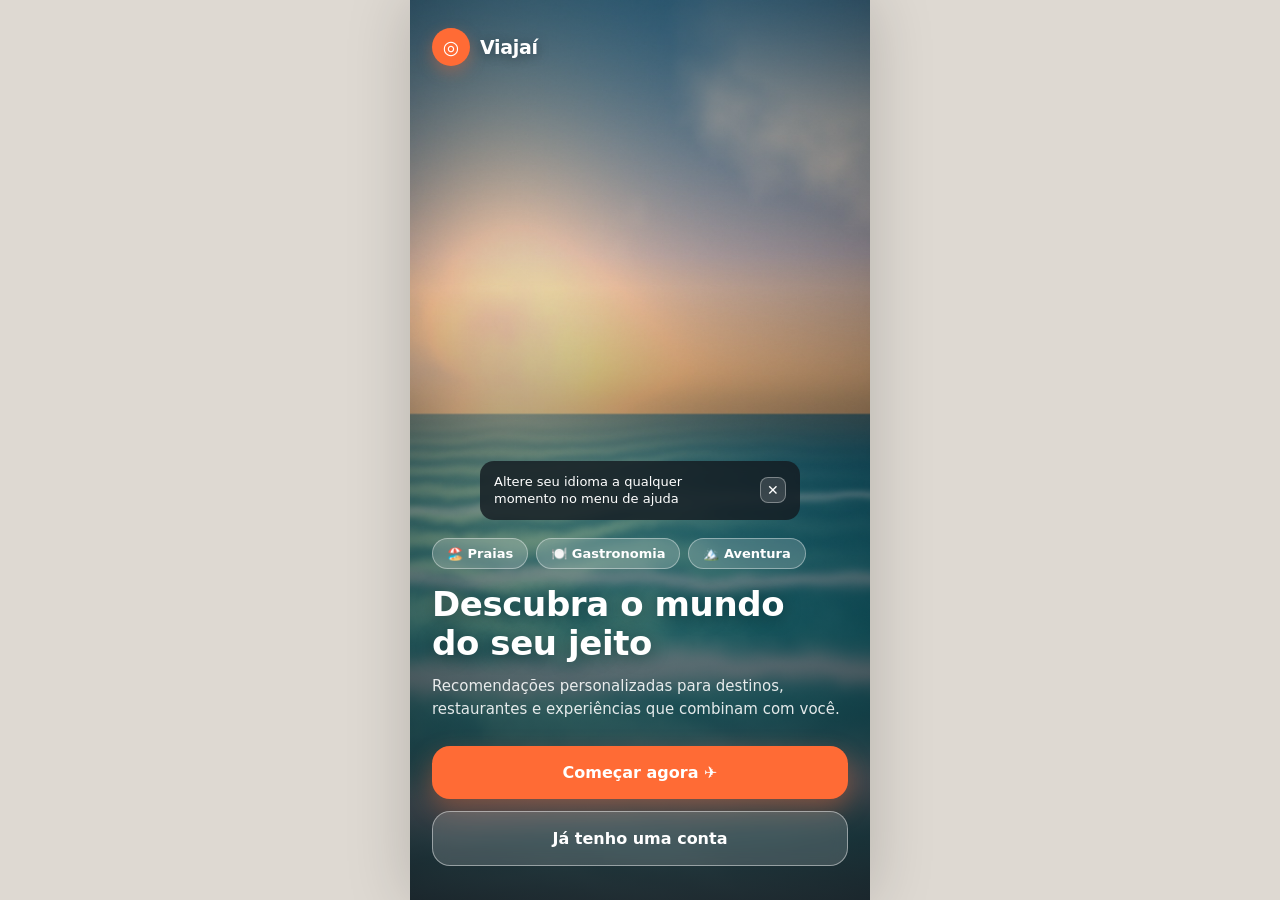
==== frontend/index.html @ 2ebcd35a "Importa o projeto Viajaí original (base para a expansão) Co-Authored-By: Claude Opus 5.5 <noreply@an" ====
<!DOCTYPE html>
<html lang="pt-BR">
<head>
  <meta charset="UTF-8" />
  <meta name="viewport" content="width=device-width, initial-scale=1, viewport-fit=cover" />
  <meta name="theme-color" content="#0d1f2a" />
  <title>Viajaí · Descubra o mundo do seu jeito</title>
  <link rel="stylesheet" href="css/estilos.css" />
</head>
<body>
  <main class="app">
    <section class="boas-vindas">
      <header class="marca">
        <div class="marca__icone">◎</div>
        <span class="marca__nome">Viajaí</span>
      </header>

      <div>
        <div class="aviso" id="aviso">
          <span>Altere seu idioma a qualquer momento no menu de ajuda</span>
          <button type="button" aria-label="Fechar aviso" onclick="document.getElementById('aviso').remove()">✕</button>
        </div>

        <div class="chips-flutuantes">
          <span class="chip-vidro">🏖️ Praias</span>
          <span class="chip-vidro">🍽️ Gastronomia</span>
          <span class="chip-vidro">🏔️ Aventura</span>
        </div>

        <h1>Descubra o mundo<br />do seu jeito</h1>
        <p class="texto-apoio">
          Recomendações personalizadas para destinos, restaurantes e experiências que combinam com você.
        </p>

        <a class="botao botao--primario" href="cadastro.html">Começar agora ✈️</a>
        <a class="botao botao--vidro" href="login.html">Já tenho uma conta</a>
      </div>
    </section>
  </main>

  <script src="js/api.js"></script>
  <script>
    // Quem já entrou vai direto para a home.
    if (Sessao.token()) window.location.replace("app.html");
  </script>
</body>
</html>
---- frontend/css/estilos.css ----
/* ============================================================
   Viajaí — folha de estilos única do frontend
   ============================================================ */

:root {
  --laranja: #ff6b35;
  --laranja-escuro: #e85a25;
  --laranja-claro: #fff1ea;
  --tinta: #16232f;
  --tinta-media: #5b6b7a;
  --tinta-fraca: #93a1ad;
  --fundo: #f7f5f2;
  --branco: #ffffff;
  --borda: #e8e4de;
  --verde: #16a34a;
  --azul: #2f80ed;
  --vermelho: #d92d20;
  --raio: 18px;
  --raio-g: 26px;
  --sombra: 0 8px 28px rgba(22, 35, 47, .08);
  --sombra-forte: 0 14px 40px rgba(22, 35, 47, .16);
  --fonte: "Segoe UI", system-ui, -apple-system, "Helvetica Neue", Arial, sans-serif;
}

* { box-sizing: border-box; }

html, body {
  margin: 0;
  padding: 0;
  font-family: var(--fonte);
  color: var(--tinta);
  background: #ded9d2;
  -webkit-font-smoothing: antialiased;
}

body { display: flex; justify-content: center; min-height: 100vh; }

/* Container que simula a tela do celular ------------------------------- */
.app {
  width: 100%;
  max-width: 460px;
  min-height: 100vh;
  background: var(--fundo);
  position: relative;
  overflow-x: hidden;
  box-shadow: 0 0 60px rgba(0, 0, 0, .18);
  display: flex;
  flex-direction: column;
}

.conteudo { flex: 1; padding: 0 20px 120px; }
.conteudo--sem-nav { padding-bottom: 32px; }

/* Tipografia ----------------------------------------------------------- */
h1, h2, h3 { margin: 0; line-height: 1.15; letter-spacing: -.4px; }
h1 { font-size: 30px; font-weight: 800; }
h2 { font-size: 22px; font-weight: 800; }
h3 { font-size: 16px; font-weight: 700; }
p { margin: 0; line-height: 1.5; }
.texto-apoio { color: var(--tinta-media); font-size: 14px; }
.texto-mini { color: var(--tinta-fraca); font-size: 12px; }
a { color: var(--laranja); text-decoration: none; font-weight: 600; }

/* Marca ---------------------------------------------------------------- */
.marca { display: flex; align-items: center; gap: 10px; }
.marca__icone {
  width: 38px; height: 38px; border-radius: 50%;
  background: var(--laranja); color: #fff;
  display: grid; place-items: center; font-size: 19px; font-weight: 700;
  box-shadow: 0 6px 16px rgba(255, 107, 53, .35);
}
.marca__nome { font-size: 19px; font-weight: 800; letter-spacing: -.3px; }

/* ======================= TELA DE BOAS-VINDAS ========================= */
.boas-vindas {
  position: relative;
  min-height: 100vh;
  display: flex;
  flex-direction: column;
  justify-content: space-between;
  padding: 28px 22px 34px;
  color: #fff;
  background-image: url("../assets/praia.jpg");
  background-size: cover;
  background-position: center;
  isolation: isolate;
}
.boas-vindas::after {
  content: "";
  position: absolute; inset: 0; z-index: -1;
  background: linear-gradient(180deg,
      rgba(10, 25, 35, .38) 0%,
      rgba(10, 25, 35, .10) 32%,
      rgba(10, 25, 35, .55) 68%,
      rgba(8, 20, 28, .86) 100%);
}
.boas-vindas .marca__nome { color: #fff; text-shadow: 0 2px 12px rgba(0, 0, 0, .35); }

.aviso {
  display: flex; align-items: center; gap: 12px;
  background: rgba(20, 28, 34, .82);
  backdrop-filter: blur(6px);
  color: #fff; font-size: 13px; line-height: 1.35;
  padding: 12px 14px; border-radius: 14px;
  margin: 0 auto 18px; max-width: 320px;
}
.aviso button {
  margin-left: auto; background: rgba(255, 255, 255, .14); border: 1px solid rgba(255, 255, 255, .35);
  color: #fff; width: 26px; height: 26px; border-radius: 8px; cursor: pointer; font-size: 14px;
}

.chips-flutuantes { display: flex; gap: 8px; flex-wrap: wrap; margin-bottom: 16px; }
.chip-vidro {
  background: rgba(255, 255, 255, .18);
  border: 1px solid rgba(255, 255, 255, .38);
  backdrop-filter: blur(8px);
  color: #fff; font-size: 13px; font-weight: 600;
  padding: 7px 14px; border-radius: 999px;
}

.boas-vindas h1 { font-size: 34px; text-shadow: 0 2px 18px rgba(0, 0, 0, .35); }
.boas-vindas .texto-apoio { color: rgba(255, 255, 255, .88); margin: 12px 0 26px; font-size: 15px; }

/* Botões --------------------------------------------------------------- */
.botao {
  display: flex; align-items: center; justify-content: center; gap: 8px;
  width: 100%; padding: 17px 20px; border-radius: var(--raio);
  font-family: var(--fonte); font-size: 16px; font-weight: 700;
  border: none; cursor: pointer; transition: transform .12s ease, filter .18s ease;
}
.botao:active { transform: scale(.985); }
.botao[disabled] { opacity: .6; cursor: not-allowed; }
.botao--primario { background: var(--laranja); color: #fff; box-shadow: 0 10px 24px rgba(255, 107, 53, .35); }
.botao--primario:hover:not([disabled]) { filter: brightness(1.05); }
.botao--vidro {
  background: rgba(255, 255, 255, .16); color: #fff;
  border: 1px solid rgba(255, 255, 255, .45); backdrop-filter: blur(8px);
  margin-top: 12px;
}
.botao--claro { background: var(--branco); color: var(--tinta); border: 1px solid var(--borda); }
.botao--texto { background: none; color: var(--laranja); box-shadow: none; padding: 12px; }

/* Cabeçalhos internos --------------------------------------------------- */
.topo { display: flex; align-items: center; gap: 12px; padding: 22px 20px 12px; }
.topo__voltar {
  width: 38px; height: 38px; border-radius: 50%; border: 1px solid var(--borda);
  background: var(--branco); cursor: pointer; font-size: 17px; color: var(--tinta);
}

.passos { display: flex; gap: 6px; margin: 18px 0 6px; }
.passos span { flex: 1; height: 5px; border-radius: 99px; background: #e6e1da; }
.passos span.ativo { background: var(--laranja); }

/* Formulários ----------------------------------------------------------- */
.campo { margin-bottom: 16px; }
.campo label { display: block; font-size: 13px; font-weight: 700; margin-bottom: 7px; color: var(--tinta); }
.campo__caixa { position: relative; display: flex; align-items: center; }
.campo input {
  width: 100%; padding: 15px 44px 15px 15px; font-size: 15px; font-family: var(--fonte);
  border: 1.5px solid var(--borda); border-radius: 14px; background: var(--branco); color: var(--tinta);
  transition: border-color .15s ease, box-shadow .15s ease;
}
.campo input:focus { outline: none; border-color: var(--laranja); box-shadow: 0 0 0 4px rgba(255, 107, 53, .14); }
.campo input::placeholder { color: var(--tinta-fraca); }
.campo__acao {
  position: absolute; right: 8px; background: none; border: none; cursor: pointer;
  font-size: 16px; padding: 8px; color: var(--tinta-media);
}
.campo__estado { position: absolute; right: 14px; font-size: 15px; pointer-events: none; }
.campo.valido input { border-color: #9ad5b0; }
.campo.invalido input { border-color: var(--vermelho); }
.campo__mensagem { display: block; font-size: 12.5px; margin-top: 6px; min-height: 16px; color: var(--tinta-media); }
.campo.invalido .campo__mensagem { color: var(--vermelho); }
.campo.valido .campo__mensagem { color: var(--verde); }

.forca { display: flex; gap: 5px; margin-top: 8px; }
.forca span { flex: 1; height: 4px; border-radius: 99px; background: #e6e1da; transition: background .2s ease; }
.forca span.fraca { background: #e5484d; }
.forca span.media { background: #f5a524; }
.forca span.forte { background: var(--verde); }

.regras { list-style: none; margin: 10px 0 0; padding: 0; display: grid; gap: 5px; }
.regras li { font-size: 12.5px; color: var(--tinta-fraca); display: flex; align-items: center; gap: 7px; }
.regras li.ok { color: var(--verde); }
.regras li::before { content: "○"; font-size: 12px; }
.regras li.ok::before { content: "●"; }

.alerta {
  padding: 13px 15px; border-radius: 14px; font-size: 13.5px; margin-bottom: 16px; display: none;
}
.alerta.visivel { display: block; }
.alerta--erro { background: #fdecea; color: #a4262c; border: 1px solid #f7cfcb; }
.alerta--ok { background: #e9f7ef; color: #14683a; border: 1px solid #c6ebd5; }

/* Código de verificação -------------------------------------------------- */
.codigo { display: flex; gap: 9px; justify-content: space-between; margin: 6px 0 4px; }
.codigo input {
  width: 100%; aspect-ratio: 1 / 1.15; text-align: center; font-size: 22px; font-weight: 800;
  border: 1.5px solid var(--borda); border-radius: 14px; background: var(--branco);
  font-family: var(--fonte); color: var(--tinta);
}
.codigo input:focus { outline: none; border-color: var(--laranja); box-shadow: 0 0 0 4px rgba(255, 107, 53, .14); }

/* Interesses ------------------------------------------------------------- */
.grade-interesses { display: grid; grid-template-columns: 1fr 1fr; gap: 12px; margin: 6px 0 22px; }
.interesse {
  position: relative; display: flex; align-items: center; gap: 11px;
  padding: 16px 14px; border-radius: var(--raio); border: 2px solid var(--borda);
  background: var(--branco); cursor: pointer; font-weight: 700; font-size: 15px;
  transition: border-color .15s ease, box-shadow .15s ease, transform .12s ease;
}
.interesse:active { transform: scale(.98); }
.interesse__icone { width: 34px; height: 34px; border-radius: 11px; display: grid; place-items: center; font-size: 17px; }
.interesse.selecionado { border-color: var(--laranja); background: var(--laranja-claro); }
.interesse.selecionado::after {
  content: "✓"; position: absolute; top: -9px; right: -7px;
  width: 24px; height: 24px; border-radius: 50%; background: var(--laranja); color: #fff;
  display: grid; place-items: center; font-size: 13px; font-weight: 700;
  box-shadow: 0 4px 10px rgba(255, 107, 53, .4);
}

.bloco { background: var(--branco); border: 1px solid var(--borda); border-radius: var(--raio-g); padding: 18px; margin-bottom: 16px; }
.bloco h3 { margin-bottom: 4px; }

.orcamento { display: flex; gap: 9px; margin: 14px 0 8px; }
.orcamento button {
  flex: 1; padding: 13px 0; border-radius: 14px; border: none; cursor: pointer;
  background: var(--laranja-claro); color: var(--laranja); font-weight: 800; font-size: 15px;
  font-family: var(--fonte); transition: all .15s ease;
}
.orcamento button.ativo { background: var(--laranja); color: #fff; box-shadow: 0 8px 18px rgba(255, 107, 53, .32); }

.selecao {
  width: 100%; padding: 14px 15px; border-radius: 14px; border: 1.5px solid var(--borda);
  background: var(--branco); font-family: var(--fonte); font-size: 15px; color: var(--tinta);
}
.selecao:focus { outline: none; border-color: var(--laranja); }

.rodape-fixo {
  position: sticky; bottom: 0; padding: 14px 20px calc(16px + env(safe-area-inset-bottom));
  background: linear-gradient(180deg, rgba(247, 245, 242, 0) 0%, var(--fundo) 32%);
}

/* ============================ HOME ==================================== */
.cabecalho-home {
  display: flex; align-items: flex-start; justify-content: space-between;
  padding: 26px 20px 14px;
}
.avatar {
  width: 44px; height: 44px; border-radius: 50%; background: linear-gradient(135deg, #ffb088, var(--laranja));
  color: #fff; display: grid; place-items: center; font-weight: 800; font-size: 15px;
  border: 2px solid #fff; box-shadow: var(--sombra);
}
.icone-redondo {
  width: 40px; height: 40px; border-radius: 50%; border: none; cursor: pointer;
  background: var(--laranja-claro); color: var(--laranja); font-size: 17px;
}

.busca { display: flex; align-items: center; gap: 10px; padding: 0 20px 14px; }
.busca__caixa {
  flex: 1; display: flex; align-items: center; gap: 10px; background: var(--branco);
  border: 1px solid var(--borda); border-radius: 999px; padding: 13px 16px;
}
.busca__caixa input { border: none; outline: none; flex: 1; font-size: 14.5px; font-family: var(--fonte); background: none; color: var(--tinta); }
.busca__botao {
  width: 44px; height: 44px; border-radius: 50%; border: none; background: var(--laranja);
  color: #fff; font-size: 16px; cursor: pointer; box-shadow: 0 8px 18px rgba(255, 107, 53, .32);
}

.filtros { display: flex; gap: 9px; overflow-x: auto; padding: 2px 20px 16px; scrollbar-width: none; }
.filtros::-webkit-scrollbar { display: none; }
.filtro {
  white-space: nowrap; padding: 10px 18px; border-radius: 999px; cursor: pointer;
  border: 1px solid var(--borda); background: var(--branco); color: var(--tinta);
  font-size: 14px; font-weight: 600; font-family: var(--fonte);
}
.filtro.ativo { background: var(--laranja); border-color: var(--laranja); color: #fff; }

.secao { display: flex; align-items: baseline; justify-content: space-between; padding: 6px 0 12px; }
.secao h2 { font-size: 19px; }
.secao a, .secao button {
  background: none; border: none; color: var(--laranja); font-weight: 700; font-size: 13.5px;
  cursor: pointer; font-family: var(--fonte);
}

/* Carrossel de destaques */
.carrossel {
  display: flex; gap: 14px; overflow-x: auto; padding-bottom: 8px; scroll-snap-type: x mandatory;
  scrollbar-width: none; margin: 0 -20px; padding-left: 20px; padding-right: 20px;
}
.carrossel::-webkit-scrollbar { display: none; }
.destaque {
  position: relative; min-width: 224px; height: 246px; border-radius: 22px; overflow: hidden;
  scroll-snap-align: start; cursor: pointer; background: #ddd; box-shadow: var(--sombra);
}
.destaque__foto { position: absolute; inset: 0; background-size: cover; background-position: center; }
.destaque__foto::after {
  content: ""; position: absolute; inset: 0;
  background: linear-gradient(180deg, rgba(0, 0, 0, .18) 0%, rgba(0, 0, 0, 0) 40%, rgba(0, 0, 0, .75) 100%);
}
.destaque__etiqueta {
  position: absolute; top: 12px; left: 12px; background: rgba(255, 255, 255, .92);
  color: var(--tinta); font-size: 11.5px; font-weight: 800; padding: 5px 11px; border-radius: 999px;
  text-transform: capitalize;
}
.destaque__etiqueta--laranja { background: var(--laranja); color: #fff; }
.destaque__coracao {
  position: absolute; top: 10px; right: 10px; width: 32px; height: 32px; border-radius: 50%;
  border: none; background: rgba(255, 255, 255, .92); cursor: pointer; font-size: 14px; color: var(--laranja);
}
.destaque__info { position: absolute; left: 0; right: 0; bottom: 0; padding: 14px; color: #fff; }
.destaque__info h3 { font-size: 15.5px; }
.destaque__meta { display: flex; align-items: center; gap: 8px; font-size: 12.5px; margin-top: 5px; color: rgba(255, 255, 255, .9); }

/* Lista */
.cartao {
  display: flex; gap: 13px; align-items: center; background: var(--branco);
  border: 1px solid var(--borda); border-radius: 20px; padding: 11px; margin-bottom: 12px;
  cursor: pointer; transition: box-shadow .16s ease, transform .12s ease;
}
.cartao:hover { box-shadow: var(--sombra); }
.cartao:active { transform: scale(.995); }
.cartao__foto { width: 92px; height: 82px; border-radius: 15px; background-size: cover; background-position: center; flex-shrink: 0; }
.cartao__corpo { flex: 1; min-width: 0; }
.cartao__corpo h3 { font-size: 15px; margin-bottom: 5px; }
.cartao__linha { display: flex; align-items: center; gap: 7px; font-size: 12.5px; color: var(--tinta-media); flex-wrap: wrap; }
.categoria { color: var(--laranja); font-weight: 700; text-transform: capitalize; }
.nota { font-weight: 700; color: var(--tinta); }

/* Anel de match */
.match {
  --p: 0;
  width: 46px; height: 46px; border-radius: 50%; flex-shrink: 0;
  background: conic-gradient(var(--verde) calc(var(--p) * 1%), #e9ece9 0);
  display: grid; place-items: center; position: relative;
}
.match::before { content: ""; position: absolute; inset: 3.5px; background: var(--branco); border-radius: 50%; }
.match span { position: relative; font-size: 11.5px; font-weight: 800; color: var(--verde); }
.match--sobre { position: absolute; right: 12px; bottom: 74px; box-shadow: 0 4px 14px rgba(0, 0, 0, .2); }

.vazio { text-align: center; padding: 44px 20px; color: var(--tinta-media); }
.vazio__icone { font-size: 38px; margin-bottom: 10px; }

.carregando { display: grid; gap: 12px; }
.esqueleto { height: 104px; border-radius: 20px; background: linear-gradient(90deg, #ececec 25%, #f6f6f6 50%, #ececec 75%); background-size: 200% 100%; animation: brilho 1.2s infinite; }
@keyframes brilho { from { background-position: 200% 0; } to { background-position: -200% 0; } }

/* Navegação inferior ---------------------------------------------------- */
.nav {
  position: fixed; bottom: 0; left: 50%; transform: translateX(-50%);
  width: 100%; max-width: 460px; background: rgba(255, 255, 255, .97);
  backdrop-filter: blur(10px); border-top: 1px solid var(--borda);
  display: flex; justify-content: space-around; align-items: center;
  padding: 9px 8px calc(9px + env(safe-area-inset-bottom)); z-index: 20;
}
.nav button {
  background: none; border: none; cursor: pointer; font-family: var(--fonte);
  display: flex; flex-direction: column; align-items: center; gap: 3px;
  font-size: 11px; font-weight: 700; color: var(--tinta-fraca); padding: 5px 12px; border-radius: 12px;
}
.nav button .icone { font-size: 18px; }
.nav button.ativo { color: var(--laranja); }

.fab {
  position: fixed; right: max(16px, calc(50% - 214px)); bottom: 78px; z-index: 25;
  width: 58px; height: 58px; border-radius: 50%; border: 3px solid #fff;
  background: linear-gradient(135deg, #6b4b3a, #3d2a20); color: #fff; font-size: 22px;
  cursor: pointer; box-shadow: var(--sombra-forte);
  display: grid; place-items: center;
}
.fab__legenda {
  position: fixed; right: max(16px, calc(50% - 214px)); bottom: 60px; z-index: 25;
  width: 58px; text-align: center; font-size: 10.5px; font-weight: 800; color: var(--laranja);
}

/* ============================ CHAT ==================================== */
.chat { display: flex; flex-direction: column; height: 100vh; }
.chat__topo {
  display: flex; align-items: center; gap: 12px; padding: 18px 18px 14px;
  border-bottom: 1px solid var(--borda); background: var(--branco);
}
.chat__avatar {
  width: 42px; height: 42px; border-radius: 50%; background: linear-gradient(135deg, #7a5540, #3d2a20);
  color: #fff; display: grid; place-items: center; font-size: 19px;
}
.chat__status { font-size: 12px; color: var(--verde); display: flex; align-items: center; gap: 5px; }
.chat__status::before { content: ""; width: 7px; height: 7px; border-radius: 50%; background: var(--verde); }
.selo-ia { margin-left: auto; background: var(--laranja-claro); color: var(--laranja); font-size: 11px; font-weight: 800; padding: 5px 10px; border-radius: 999px; }

.chat__corpo { flex: 1; overflow-y: auto; padding: 18px; display: flex; flex-direction: column; gap: 12px; }
.chat__dia { text-align: center; font-size: 11.5px; color: var(--tinta-fraca); margin: 4px 0; }
.mensagem { display: flex; gap: 9px; align-items: flex-end; max-width: 86%; }
.mensagem--ia { align-self: flex-start; }
.mensagem--usuario { align-self: flex-end; flex-direction: row-reverse; }
.mensagem__bolha {
  background: var(--branco); border: 1px solid var(--borda); padding: 13px 15px;
  border-radius: 18px 18px 18px 5px; font-size: 14.5px; line-height: 1.5; white-space: pre-wrap;
  box-shadow: 0 2px 8px rgba(22, 35, 47, .05);
}
.mensagem--usuario .mensagem__bolha {
  background: var(--laranja); color: #fff; border-color: var(--laranja);
  border-radius: 18px 18px 5px 18px;
}
.mensagem__mini {
  width: 30px; height: 30px; border-radius: 50%; flex-shrink: 0; display: grid; place-items: center;
  font-size: 14px; background: linear-gradient(135deg, #7a5540, #3d2a20); color: #fff;
}
.mensagem--usuario .mensagem__mini { background: var(--laranja); }
.digitando span {
  display: inline-block; width: 7px; height: 7px; border-radius: 50%; background: var(--tinta-fraca);
  margin-right: 3px; animation: pular 1s infinite;
}
.digitando span:nth-child(2) { animation-delay: .15s; }
.digitando span:nth-child(3) { animation-delay: .3s; }
@keyframes pular { 0%, 60%, 100% { transform: translateY(0); opacity: .5; } 30% { transform: translateY(-5px); opacity: 1; } }

.sugestoes { display: flex; gap: 8px; flex-wrap: wrap; padding: 0 18px 10px; }
.sugestao {
  background: var(--branco); border: 1px solid var(--laranja); color: var(--laranja);
  border-radius: 999px; padding: 9px 15px; font-size: 13px; font-weight: 700;
  cursor: pointer; font-family: var(--fonte);
}

.chat__envio {
  display: flex; align-items: center; gap: 10px; padding: 12px 16px calc(14px + env(safe-area-inset-bottom));
  border-top: 1px solid var(--borda); background: var(--branco);
}
.chat__envio input {
  flex: 1; border: 1px solid var(--borda); background: var(--fundo); border-radius: 999px;
  padding: 14px 18px; font-size: 14.5px; font-family: var(--fonte); color: var(--tinta);
}
.chat__envio input:focus { outline: none; border-color: var(--laranja); }
.chat__envio button {
  width: 46px; height: 46px; border-radius: 50%; border: none; background: var(--laranja); color: #fff;
  font-size: 17px; cursor: pointer; box-shadow: 0 8px 18px rgba(255, 107, 53, .32);
}

/* Perfil ---------------------------------------------------------------- */
.perfil-topo { display: flex; align-items: center; gap: 14px; margin: 8px 0 20px; }
.perfil-topo .avatar { width: 62px; height: 62px; font-size: 20px; }
.linha-info { display: flex; justify-content: space-between; padding: 13px 0; border-bottom: 1px solid var(--borda); font-size: 14.5px; }
.linha-info:last-child { border-bottom: none; }
.linha-info strong { font-weight: 700; }
.etiquetas { display: flex; flex-wrap: wrap; gap: 8px; margin-top: 10px; }
.etiqueta { background: var(--laranja-claro); color: var(--laranja); font-size: 12.5px; font-weight: 700; padding: 7px 13px; border-radius: 999px; }

/* Modal de detalhes ------------------------------------------------------ */
.modal { position: fixed; inset: 0; z-index: 40; display: none; }
.modal.aberto { display: block; }
.modal__fundo { position: absolute; inset: 0; background: rgba(10, 20, 28, .5); }
.modal__caixa {
  position: absolute; left: 50%; bottom: 0; transform: translateX(-50%);
  width: 100%; max-width: 460px; background: var(--branco);
  border-radius: 26px 26px 0 0; padding: 0 20px 26px; max-height: 88vh; overflow-y: auto;
  animation: subir .22s ease;
}
@keyframes subir { from { transform: translate(-50%, 40px); opacity: .4; } to { transform: translate(-50%, 0); opacity: 1; } }
.modal__foto { height: 180px; margin: 0 -20px 16px; background-size: cover; background-position: center; border-radius: 26px 26px 0 0; }
.modal__puxador { width: 42px; height: 4px; border-radius: 99px; background: rgba(255, 255, 255, .8); margin: 10px auto 0; }

@media (max-width: 480px) {
  .app { box-shadow: none; }
  .fab, .fab__legenda { right: 16px; }
}
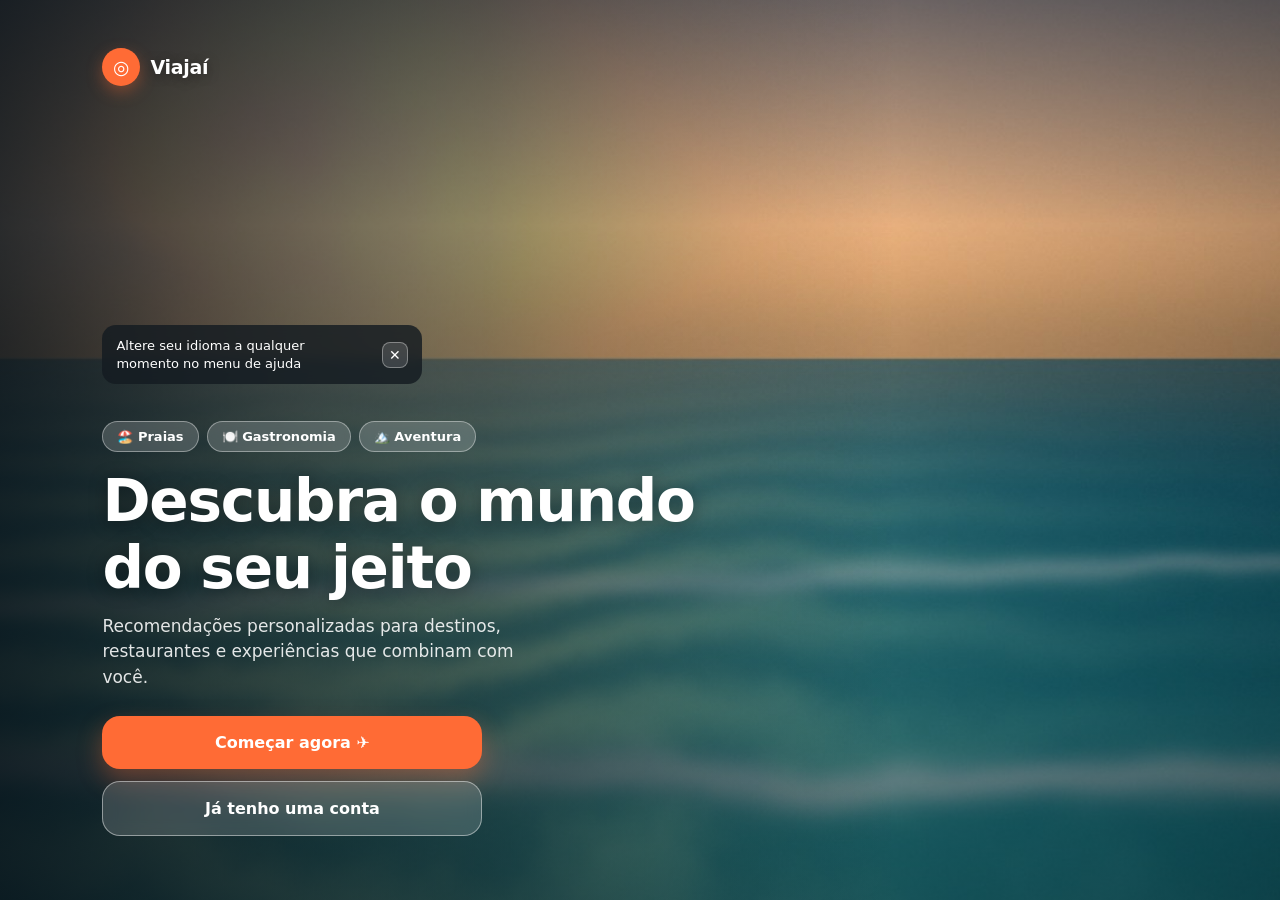
==== commit 364cb83f: "Frontend da expansão, testes ponta a ponta e documentação - Novas telas: viagens, viagem (resumo, ro" ====
--- a/frontend/index.html
+++ b/frontend/index.html
@@ -4,22 +4,29 @@
   <meta charset="UTF-8" />
   <meta name="viewport" content="width=device-width, initial-scale=1, viewport-fit=cover" />
   <meta name="theme-color" content="#0d1f2a" />
+  <meta name="description" content="Viajaí: descubra destinos, planeje roteiros com IA, organize gastos e registre suas viagens." />
   <title>Viajaí · Descubra o mundo do seu jeito</title>
   <link rel="stylesheet" href="css/estilos.css" />
 </head>
 <body>
-  <main class="app">
+  <main class="app app--inicial">
     <section class="boas-vindas">
+      <!-- Fotografia real de viagem (carregada do acervo verificado). Enquanto carrega
+           — ou se não houver foto —, o fundo de reserva (ilustração + gradiente) aparece. -->
+      <div class="boas-vindas__fundo" id="fundo" aria-hidden="true"></div>
+
       <header class="marca">
         <div class="marca__icone">◎</div>
         <span class="marca__nome">Viajaí</span>
       </header>
 
-      <div>
+      <div class="boas-vindas__conteudo">
         <div class="aviso" id="aviso">
           <span>Altere seu idioma a qualquer momento no menu de ajuda</span>
-          <button type="button" aria-label="Fechar aviso" onclick="document.getElementById('aviso').remove()">✕</button>
+          <button type="button" aria-label="Fechar aviso" id="fechar-aviso">✕</button>
         </div>
+
+        <p class="boas-vindas__local" id="local-foto" hidden></p>
 
         <div class="chips-flutuantes">
           <span class="chip-vidro">🏖️ Praias</span>
@@ -35,13 +42,13 @@
         <a class="botao botao--primario" href="cadastro.html">Começar agora ✈️</a>
         <a class="botao botao--vidro" href="login.html">Já tenho uma conta</a>
       </div>
+
+      <p class="credito-fundo" id="credito-fundo" hidden></p>
     </section>
   </main>
 
   <script src="js/api.js"></script>
-  <script>
-    // Quem já entrou vai direto para a home.
-    if (Sessao.token()) window.location.replace("app.html");
-  </script>
+  <script src="js/ui.js"></script>
+  <script src="js/inicio.js"></script>
 </body>
 </html>
--- a/frontend/css/estilos.css
+++ b/frontend/css/estilos.css
@@ -358,8 +358,15 @@
   display: flex; flex-direction: column; align-items: center; gap: 3px;
   font-size: 11px; font-weight: 700; color: var(--tinta-fraca); padding: 5px 12px; border-radius: 12px;
 }
-.nav button .icone { font-size: 18px; }
-.nav button.ativo { color: var(--laranja); }
+.nav button .icone, .nav a .icone { font-size: 18px; }
+.nav button.ativo, .nav a.ativo { color: var(--laranja); }
+.nav a {
+  display: flex; flex-direction: column; align-items: center; gap: 3px; font-family: var(--fonte);
+  font-size: 11px; font-weight: 700; color: var(--tinta-fraca); padding: 5px 10px; border-radius: 12px;
+}
+.destaque__foto img { width: 100%; height: 100%; object-fit: cover; display: block; }
+img.cartao__foto { object-fit: cover; background: #ddd; }
+a.linha-info { color: var(--tinta); font-weight: 400; }
 
 .fab {
   position: fixed; right: max(16px, calc(50% - 214px)); bottom: 78px; z-index: 25;
@@ -462,3 +469,401 @@
   .app { box-shadow: none; }
   .fab, .fab__legenda { right: 16px; }
 }
+
+/* ======================================================================
+   EXPANSÃO — componentes compartilhados (mesma identidade visual)
+   ====================================================================== */
+:root {
+  --trilho: #eeeae4;
+  --sucesso-claro: #e9f7ef;
+  --aviso: #b45309;
+  --aviso-claro: #fff6e5;
+  --erro-claro: #fdecea;
+  --azul-claro: #eaf2fe;
+  --foco: 0 0 0 3px rgba(255, 107, 53, .45);
+  --transicao: .18s ease;
+}
+
+:focus-visible { outline: none; box-shadow: var(--foco); border-radius: 10px; }
+.sem-rolagem { overflow: hidden; }
+.visualmente-oculto { position: absolute !important; width: 1px; height: 1px; overflow: hidden; clip: rect(0 0 0 0); white-space: nowrap; }
+img { max-width: 100%; }
+.img--falhou { visibility: hidden; }
+
+@media (prefers-reduced-motion: reduce) {
+  *, *::before, *::after { animation-duration: .01ms !important; transition-duration: .01ms !important; }
+}
+
+/* Telas mais ricas (viagem, comparador, diário) ganham largura em telas grandes */
+@media (min-width: 1024px) {
+  .app--amplo { max-width: 980px; }
+  .app--amplo ~ .nav, .app--amplo .nav { max-width: 980px; }
+}
+
+/* Botões extras */
+.botao--pequeno { width: auto; padding: 10px 16px; font-size: 14px; border-radius: 12px; }
+.botao--perigo { background: var(--vermelho); color: #fff; }
+.botao--contorno { background: transparent; color: var(--laranja); border: 1.5px solid var(--laranja); }
+.botao--suave { background: var(--laranja-claro); color: var(--laranja); }
+.botao--linha { width: auto; display: inline-flex; }
+.icone-botao {
+  width: 36px; height: 36px; border-radius: 50%; border: 1px solid var(--borda); background: var(--branco);
+  cursor: pointer; font-size: 15px; color: var(--tinta); display: inline-grid; place-items: center; flex-shrink: 0;
+  transition: background var(--transicao);
+}
+.icone-botao:hover { background: var(--fundo); }
+.icone-botao[disabled] { opacity: .4; cursor: not-allowed; }
+.acoes-linha { display: flex; gap: 10px; margin-top: 18px; }
+.acoes-linha .botao { flex: 1; }
+.girando {
+  width: 15px; height: 15px; border-radius: 50%; border: 2px solid currentColor; border-right-color: transparent;
+  display: inline-block; animation: girar .7s linear infinite;
+}
+@keyframes girar { to { transform: rotate(360deg); } }
+
+/* Cabeçalho das páginas internas */
+.pagina-topo {
+  display: flex; align-items: center; gap: 12px; padding: 20px 20px 10px;
+  position: sticky; top: 0; z-index: 15; background: linear-gradient(180deg, var(--fundo) 80%, rgba(247,245,242,0));
+}
+.pagina-topo h1 { font-size: 22px; flex: 1; }
+.pagina-topo__acoes { display: flex; gap: 8px; }
+
+/* Formulários (selects, textareas e grade) */
+.form { display: grid; gap: 4px; }
+.form-grade { display: grid; grid-template-columns: 1fr 1fr; gap: 0 12px; }
+.campo select, .campo textarea, .campo input[type="date"], .campo input[type="time"], .campo input[type="datetime-local"], .campo input[type="number"] {
+  width: 100%; padding: 13px 14px; font-size: 15px; font-family: var(--fonte); border: 1.5px solid var(--borda);
+  border-radius: 14px; background: var(--branco); color: var(--tinta);
+}
+.campo textarea { min-height: 88px; resize: vertical; line-height: 1.5; }
+.campo input.simples { padding-right: 14px; }
+.campo select:focus, .campo textarea:focus { outline: none; border-color: var(--laranja); box-shadow: 0 0 0 4px rgba(255, 107, 53, .14); }
+.campo .invalido, .campo input.invalido { border-color: var(--vermelho) !important; }
+.campo-erro { color: var(--vermelho); font-size: 12.5px; margin: 6px 0 0; }
+.dica { font-size: 12.5px; color: var(--tinta-fraca); margin-top: 6px; }
+.alternador { display: flex; align-items: center; gap: 10px; font-size: 14.5px; cursor: pointer; padding: 6px 0; }
+.alternador input { width: 20px; height: 20px; accent-color: var(--laranja); }
+
+/* Chips de abas / segmentos */
+.abas { display: flex; gap: 8px; overflow-x: auto; padding: 4px 20px 14px; scrollbar-width: none; }
+.abas::-webkit-scrollbar { display: none; }
+.aba {
+  white-space: nowrap; padding: 9px 15px; border-radius: 999px; cursor: pointer; border: 1px solid var(--borda);
+  background: var(--branco); color: var(--tinta); font: 600 13.5px var(--fonte); transition: all var(--transicao);
+}
+.aba[aria-selected="true"], .aba.ativo { background: var(--tinta); border-color: var(--tinta); color: #fff; }
+.aba .contador { margin-left: 6px; background: var(--laranja); color: #fff; border-radius: 99px; padding: 1px 7px; font-size: 11px; }
+
+/* Etiquetas de status */
+.status { font-size: 11.5px; font-weight: 800; padding: 4px 10px; border-radius: 999px; white-space: nowrap; }
+.status--futura { background: var(--azul-claro); color: var(--azul); }
+.status--andamento { background: var(--sucesso-claro); color: var(--verde); }
+.status--concluida { background: #eef0f2; color: var(--tinta-media); }
+.selo { font-size: 11px; font-weight: 800; padding: 3px 9px; border-radius: 999px; background: var(--laranja-claro); color: var(--laranja); }
+.selo--verde { background: var(--sucesso-claro); color: var(--verde); }
+.selo--cinza { background: #eef0f2; color: var(--tinta-media); }
+.selo--aviso { background: var(--aviso-claro); color: var(--aviso); }
+
+/* Toasts */
+.toasts { position: fixed; left: 50%; bottom: 92px; transform: translateX(-50%); z-index: 90; display: grid; gap: 8px; width: min(420px, calc(100% - 32px)); }
+.toast {
+  background: var(--tinta); color: #fff; padding: 13px 16px; border-radius: 14px; font-size: 14px;
+  box-shadow: var(--sombra-forte); animation: subirToast .2s ease;
+}
+.toast--erro { background: #a4262c; }
+.toast--saindo { opacity: 0; transform: translateY(6px); transition: all .3s ease; }
+@keyframes subirToast { from { opacity: 0; transform: translateY(8px); } to { opacity: 1; transform: none; } }
+
+/* Folhas modais */
+.folha { position: fixed; inset: 0; z-index: 60; }
+.folha__fundo { position: absolute; inset: 0; background: rgba(10, 20, 28, .5); opacity: 0; transition: opacity .2s ease; }
+.folha.aberta .folha__fundo { opacity: 1; }
+.folha__caixa {
+  position: absolute; left: 50%; bottom: 0; transform: translate(-50%, 30px); opacity: 0;
+  width: 100%; max-width: 520px; max-height: 92vh; overflow-y: auto; background: var(--branco);
+  border-radius: 26px 26px 0 0; padding: 0 20px calc(24px + env(safe-area-inset-bottom));
+  transition: transform .22s ease, opacity .22s ease;
+}
+.folha.aberta .folha__caixa { transform: translate(-50%, 0); opacity: 1; }
+.folha__puxador { width: 42px; height: 4px; border-radius: 99px; background: #d9d4cc; margin: 10px auto 4px; }
+.folha__topo { display: flex; align-items: center; justify-content: space-between; gap: 12px; padding: 8px 0 14px; position: sticky; top: 0; background: var(--branco); z-index: 1; }
+.folha__topo h2 { font-size: 19px; }
+@media (min-width: 720px) {
+  .folha__caixa { bottom: auto; top: 50%; border-radius: 24px; transform: translate(-50%, -46%); max-height: 86vh; }
+  .folha.aberta .folha__caixa { transform: translate(-50%, -50%); }
+}
+
+/* Estados vazios */
+.vazio--rico { background: var(--branco); border: 1px dashed var(--borda); border-radius: var(--raio-g); padding: 34px 22px; }
+.vazio--rico h3 { margin-bottom: 6px; }
+.vazio--rico p { font-size: 14px; margin-bottom: 14px; }
+.vazio--rico .botao { margin: 0 auto; }
+
+/* KPIs e progresso */
+.kpis { display: grid; grid-template-columns: 1fr 1fr; gap: 10px; margin-bottom: 14px; }
+.kpi { background: var(--branco); border: 1px solid var(--borda); border-radius: 18px; padding: 14px; }
+.kpi span { display: block; font-size: 12px; color: var(--tinta-media); font-weight: 600; }
+.kpi strong { display: block; font-size: 18px; margin-top: 4px; letter-spacing: -.3px; }
+.kpi--destaque { background: var(--tinta); border-color: var(--tinta); color: #fff; }
+.kpi--destaque span { color: rgba(255, 255, 255, .7); }
+.kpi--negativo strong { color: var(--vermelho); }
+.progresso { height: 10px; border-radius: 99px; background: var(--trilho); overflow: hidden; }
+.progresso > span { display: block; height: 100%; border-radius: 99px; background: var(--verde); transition: width .4s ease; }
+.progresso--aviso > span { background: #f5a524; }
+.progresso--erro > span { background: var(--vermelho); }
+.alerta-linha { display: flex; gap: 10px; align-items: flex-start; padding: 12px 14px; border-radius: 14px; font-size: 13.5px; margin-bottom: 10px; }
+.alerta-linha--aviso { background: var(--aviso-claro); color: var(--aviso); }
+.alerta-linha--erro { background: var(--erro-claro); color: #a4262c; }
+.alerta-linha--info { background: var(--azul-claro); color: #1d4f91; }
+
+/* Cartões de viagem */
+.cartao-viagem {
+  display: grid; grid-template-columns: 96px 1fr; gap: 13px; background: var(--branco); border: 1px solid var(--borda);
+  border-radius: 20px; padding: 11px; margin-bottom: 12px; color: inherit; font-weight: inherit;
+  transition: box-shadow var(--transicao), transform .12s ease;
+}
+.cartao-viagem:hover { box-shadow: var(--sombra); }
+.cartao-viagem__foto { width: 96px; height: 96px; border-radius: 15px; object-fit: cover; background: #ddd; }
+.cartao-viagem h3 { font-size: 15.5px; margin: 4px 0 4px; }
+.cartao-viagem__meta { display: flex; flex-wrap: wrap; gap: 6px 10px; font-size: 12.5px; color: var(--tinta-media); }
+
+/* Atalhos da tela inicial */
+.atalhos { display: grid; grid-template-columns: repeat(4, 1fr); gap: 10px; margin: 2px 0 20px; }
+.atalho {
+  display: flex; flex-direction: column; align-items: center; gap: 6px; padding: 12px 4px; border-radius: 18px;
+  background: var(--branco); border: 1px solid var(--borda); color: var(--tinta); font-size: 12px; font-weight: 700;
+  position: relative; text-align: center;
+}
+.atalho__icone { width: 40px; height: 40px; border-radius: 14px; display: grid; place-items: center; font-size: 19px; background: var(--laranja-claro); }
+.atalho .contador { position: absolute; top: 6px; right: 8px; background: var(--laranja); color: #fff; border-radius: 99px; font-size: 10.5px; padding: 1px 6px; }
+
+/* Cartão de capa da viagem */
+.capa-viagem { position: relative; margin: 0 20px 14px; border-radius: 24px; overflow: hidden; min-height: 168px; background: #c9c3bb; color: #fff; }
+.capa-viagem img { position: absolute; inset: 0; width: 100%; height: 100%; object-fit: cover; }
+.capa-viagem::after { content: ""; position: absolute; inset: 0; background: linear-gradient(180deg, rgba(0,0,0,.05) 20%, rgba(0,0,0,.72)); }
+.capa-viagem__info { position: relative; z-index: 1; padding: 64px 18px 16px; }
+.capa-viagem__info h1 { font-size: 23px; text-shadow: 0 2px 12px rgba(0,0,0,.3); }
+.capa-viagem__meta { display: flex; flex-wrap: wrap; gap: 8px; margin-top: 8px; font-size: 13px; }
+.capa-viagem__meta span { background: rgba(255,255,255,.2); backdrop-filter: blur(6px); padding: 4px 10px; border-radius: 99px; }
+
+/* Roteiro */
+.dia { margin-bottom: 18px; }
+.dia__topo { display: flex; justify-content: space-between; align-items: baseline; margin-bottom: 10px; }
+.dia__topo h3 { font-size: 16px; }
+.atividade {
+  display: grid; grid-template-columns: 54px 1fr auto; gap: 10px; align-items: start; background: var(--branco);
+  border: 1px solid var(--borda); border-radius: 16px; padding: 12px; margin-bottom: 8px; position: relative;
+}
+.atividade__hora { font-weight: 800; font-size: 14px; color: var(--tinta); }
+.atividade__hora small { display: block; font-size: 10.5px; font-weight: 600; color: var(--tinta-fraca); }
+.atividade h4 { margin: 0 0 3px; font-size: 14.5px; }
+.atividade p { font-size: 13px; color: var(--tinta-media); }
+.atividade__acoes { display: flex; flex-direction: column; gap: 4px; }
+.atividade__acoes .icone-botao { width: 30px; height: 30px; font-size: 12px; }
+.atividade__tags { display: flex; flex-wrap: wrap; gap: 6px; margin-top: 6px; }
+.observacao-ia { background: linear-gradient(135deg, #fff7f2, #fff); border: 1px solid #ffd9c7; border-radius: 16px; padding: 12px 14px; font-size: 13.5px; margin-bottom: 14px; display: flex; gap: 10px; }
+
+/* Calendário */
+.semana { display: grid; grid-template-columns: repeat(7, minmax(110px, 1fr)); gap: 8px; overflow-x: auto; padding-bottom: 8px; }
+.semana__dia { background: var(--branco); border: 1px solid var(--borda); border-radius: 14px; padding: 8px; min-height: 140px; }
+.semana__dia h4 { font-size: 12px; margin: 0 0 6px; color: var(--tinta-media); text-transform: capitalize; }
+.semana__dia--fora { opacity: .45; }
+.evento {
+  border-left: 4px solid var(--laranja); background: var(--branco); border-radius: 12px; padding: 10px 12px; margin-bottom: 8px;
+  border-top: 1px solid var(--borda); border-right: 1px solid var(--borda); border-bottom: 1px solid var(--borda); cursor: pointer; text-align: left; width: 100%; font-family: var(--fonte); color: inherit;
+}
+.evento--roteiro { border-left-color: var(--azul); }
+.evento--conflito { border-left-color: var(--vermelho); background: #fff8f7; }
+.evento strong { font-size: 13.5px; display: block; }
+.evento span { font-size: 12px; color: var(--tinta-media); }
+.evento--mini { padding: 6px 8px; font-size: 11.5px; }
+.evento--mini strong { font-size: 12px; }
+.linha-tempo { position: relative; padding-left: 22px; }
+.linha-tempo::before { content: ""; position: absolute; left: 7px; top: 4px; bottom: 4px; width: 2px; background: var(--borda); }
+.linha-tempo__dia { position: relative; margin-bottom: 14px; }
+.linha-tempo__dia::before { content: ""; position: absolute; left: -20px; top: 4px; width: 12px; height: 12px; border-radius: 50%; background: var(--laranja); border: 2px solid var(--branco); box-shadow: 0 0 0 2px var(--laranja); }
+.linha-tempo__dia h4 { margin: 0 0 8px; font-size: 13.5px; text-transform: capitalize; }
+
+/* Finanças */
+.grafico-gastos { display: grid; grid-template-columns: 150px 1fr; gap: 16px; align-items: center; }
+.rosca__centro { font: 800 15px var(--fonte); fill: var(--tinta); }
+.legenda { list-style: none; margin: 0; padding: 0; display: grid; gap: 8px; font-size: 13px; }
+.legenda li { display: flex; align-items: center; gap: 8px; }
+.legenda i { width: 10px; height: 10px; border-radius: 3px; flex-shrink: 0; }
+.legenda b { margin-left: auto; }
+.barras-categoria { display: grid; gap: 10px; }
+.barra-categoria__topo { display: flex; justify-content: space-between; font-size: 13px; margin-bottom: 4px; }
+.despesa { display: flex; align-items: center; gap: 12px; padding: 12px 0; border-bottom: 1px solid var(--borda); }
+.despesa:last-child { border-bottom: none; }
+.despesa__icone { width: 38px; height: 38px; border-radius: 12px; background: var(--fundo); display: grid; place-items: center; font-size: 17px; flex-shrink: 0; }
+.despesa__corpo { flex: 1; min-width: 0; }
+.despesa__corpo strong { font-size: 14px; display: block; overflow: hidden; text-overflow: ellipsis; white-space: nowrap; }
+.despesa__corpo span { font-size: 12px; color: var(--tinta-media); }
+.despesa__valor { font-weight: 800; font-size: 14.5px; }
+
+/* Checklist */
+.item-check { display: flex; align-items: center; gap: 12px; padding: 11px 0; border-bottom: 1px solid var(--borda); }
+.item-check:last-child { border-bottom: none; }
+.item-check input { width: 22px; height: 22px; accent-color: var(--verde); flex-shrink: 0; cursor: pointer; }
+.item-check label { flex: 1; font-size: 14.5px; cursor: pointer; }
+.item-check.feito label { text-decoration: line-through; color: var(--tinta-fraca); }
+.item-check .icone-botao { width: 30px; height: 30px; font-size: 12px; border: none; color: var(--tinta-fraca); }
+
+/* Mapa */
+.mapa { height: 340px; border-radius: 20px; overflow: hidden; border: 1px solid var(--borda); position: relative; z-index: 1; background: #e8eef0; }
+.mapa--alto { height: 420px; }
+.mapa__aviso { padding: 20px; text-align: center; }
+.mapa__sem-tiles { position: absolute; z-index: 500; left: 54px; right: 10px; top: 10px; background: rgba(255,255,255,.95); border-radius: 12px; padding: 10px 12px; font-size: 12.5px; box-shadow: var(--sombra); }
+.marcador span { display: grid; place-items: center; width: 30px; height: 30px; border-radius: 50%; color: #fff; font: 800 13px var(--fonte); border: 3px solid #fff; box-shadow: 0 3px 10px rgba(0,0,0,.3); }
+.leaflet-popup-content { font-family: var(--fonte); font-size: 13px; }
+.leaflet-popup-content h4 { margin: 0 0 4px; font-size: 14px; }
+.trecho { display: flex; justify-content: space-between; gap: 10px; font-size: 13px; padding: 8px 0; border-bottom: 1px dashed var(--borda); }
+.legenda-mapa { display: flex; flex-wrap: wrap; gap: 8px; margin: 10px 0; }
+.legenda-mapa button { border: 1px solid var(--borda); background: var(--branco); border-radius: 99px; padding: 6px 12px; font: 600 12.5px var(--fonte); cursor: pointer; display: flex; align-items: center; gap: 6px; }
+.legenda-mapa button i { width: 10px; height: 10px; border-radius: 50%; }
+.legenda-mapa button[aria-pressed="false"] { opacity: .45; }
+
+/* Grupo */
+.pessoa { display: flex; align-items: center; gap: 12px; padding: 11px 0; border-bottom: 1px solid var(--borda); }
+.pessoa:last-child { border-bottom: none; }
+.pessoa .avatar { width: 40px; height: 40px; font-size: 13px; box-shadow: none; }
+.pessoa__corpo { flex: 1; min-width: 0; }
+.pessoa__corpo strong { display: block; font-size: 14.5px; }
+.pessoa__corpo span { font-size: 12.5px; color: var(--tinta-media); }
+.sugestao-card { background: var(--branco); border: 1px solid var(--borda); border-radius: 16px; padding: 14px; margin-bottom: 10px; }
+.votos { display: flex; align-items: center; gap: 8px; margin-top: 10px; flex-wrap: wrap; }
+.voto { border: 1px solid var(--borda); background: var(--branco); border-radius: 99px; padding: 6px 12px; cursor: pointer; font: 700 13px var(--fonte); }
+.voto[aria-pressed="true"] { background: var(--tinta); color: #fff; border-color: var(--tinta); }
+
+/* Página do lugar e galeria */
+.galeria { position: relative; margin: 0 0 12px; }
+.galeria__principal { display: block; width: 100%; aspect-ratio: 4 / 3; object-fit: cover; border-radius: 0 0 26px 26px; background: #d8d2ca; cursor: zoom-in; border: none; padding: 0; }
+.galeria__principal img { width: 100%; height: 100%; object-fit: cover; border-radius: 0 0 26px 26px; display: block; }
+.galeria__miniaturas { display: flex; gap: 8px; overflow-x: auto; padding: 10px 20px 2px; scrollbar-width: none; }
+.galeria__miniaturas button { border: 2px solid transparent; padding: 0; border-radius: 12px; overflow: hidden; width: 74px; height: 56px; flex-shrink: 0; cursor: pointer; background: #ddd; }
+.galeria__miniaturas button[aria-current="true"] { border-color: var(--laranja); }
+.galeria__miniaturas img { width: 100%; height: 100%; object-fit: cover; display: block; }
+.galeria__topo { position: absolute; top: 16px; left: 16px; right: 16px; display: flex; justify-content: space-between; z-index: 2; }
+.galeria__contador { position: absolute; right: 14px; bottom: 14px; background: rgba(0,0,0,.6); color: #fff; font-size: 12px; font-weight: 700; padding: 4px 10px; border-radius: 99px; }
+.credito-foto { font-size: 11.5px; color: var(--tinta-fraca); padding: 6px 20px 0; line-height: 1.4; }
+.credito-foto a { color: var(--tinta-media); font-weight: 600; text-decoration: underline; }
+.selo-ilustracao { position: absolute; left: 14px; bottom: 14px; background: rgba(255,255,255,.92); color: var(--tinta); font-size: 11.5px; font-weight: 700; padding: 5px 10px; border-radius: 99px; }
+.lugar-acoes { display: grid; grid-template-columns: repeat(4, 1fr); gap: 8px; margin: 14px 0 18px; }
+.lugar-acoes button, .lugar-acoes a { display: flex; flex-direction: column; align-items: center; gap: 5px; padding: 12px 4px; border-radius: 16px; border: 1px solid var(--borda); background: var(--branco); color: var(--tinta); font: 700 12px var(--fonte); cursor: pointer; }
+.lugar-acoes span { font-size: 18px; }
+
+.lightbox { position: fixed; inset: 0; z-index: 100; background: rgba(5, 10, 14, .94); display: flex; align-items: center; justify-content: center; }
+.lightbox__figura { margin: 0; max-width: min(1200px, 94vw); text-align: center; }
+.lightbox__figura img { max-height: 80vh; max-width: 100%; border-radius: 10px; object-fit: contain; }
+.lightbox__figura figcaption { color: rgba(255,255,255,.75); font-size: 12.5px; margin-top: 10px; }
+.lightbox__figura figcaption a { color: #fff; }
+.lightbox__fechar, .lightbox__seta { position: absolute; background: rgba(255,255,255,.12); color: #fff; border: none; border-radius: 50%; width: 46px; height: 46px; font-size: 22px; cursor: pointer; }
+.lightbox__fechar { top: 16px; right: 16px; }
+.lightbox__seta--ant { left: 12px; top: 50%; transform: translateY(-50%); }
+.lightbox__seta--prox { right: 12px; top: 50%; transform: translateY(-50%); }
+.lightbox__contador { position: absolute; top: 26px; left: 20px; color: rgba(255,255,255,.75); font-size: 13px; font-weight: 700; }
+
+/* Avaliações */
+.resumo-notas { display: grid; grid-template-columns: 110px 1fr; gap: 16px; align-items: center; }
+.resumo-notas__media { text-align: center; }
+.resumo-notas__media strong { font-size: 38px; letter-spacing: -1px; display: block; }
+.distribuicao { display: grid; gap: 5px; font-size: 12px; }
+.distribuicao div { display: grid; grid-template-columns: 22px 1fr 26px; gap: 8px; align-items: center; }
+.estrelas { color: #f5a524; letter-spacing: 1px; }
+.estrelas__vazias { color: #e2ddd6; }
+.avaliacao { padding: 14px 0; border-bottom: 1px solid var(--borda); }
+.avaliacao:last-child { border-bottom: none; }
+.avaliacao__topo { display: flex; align-items: center; gap: 10px; margin-bottom: 6px; }
+.avaliacao__topo .avatar { width: 34px; height: 34px; font-size: 12px; box-shadow: none; }
+.avaliacao p { font-size: 14px; }
+.seletor-estrelas { display: inline-flex; flex-direction: row-reverse; gap: 2px; }
+.seletor-estrelas input { position: absolute; opacity: 0; width: 1px; height: 1px; }
+.seletor-estrelas label { font-size: 32px; color: #e2ddd6; cursor: pointer; transition: color .1s ease; padding: 0 2px; }
+.seletor-estrelas input:checked ~ label, .seletor-estrelas label:hover, .seletor-estrelas label:hover ~ label { color: #f5a524; }
+.seletor-estrelas input:focus-visible + label { box-shadow: var(--foco); border-radius: 6px; }
+.miniaturas { display: flex; gap: 8px; flex-wrap: wrap; margin-top: 10px; }
+.miniatura { position: relative; }
+.miniatura__abrir { border: none; padding: 0; width: 78px; height: 78px; border-radius: 12px; overflow: hidden; cursor: zoom-in; background: #ddd; }
+.miniatura__abrir img { width: 100%; height: 100%; object-fit: cover; display: block; }
+.miniatura__remover { position: absolute; top: -6px; right: -6px; width: 24px; height: 24px; border-radius: 50%; border: 2px solid #fff; background: var(--vermelho); color: #fff; font-size: 11px; cursor: pointer; }
+.seletor-fotos { display: inline-flex; align-items: center; gap: 8px; padding: 12px 16px; border-radius: 14px; border: 1.5px dashed var(--borda); cursor: pointer; font-weight: 700; font-size: 14px; color: var(--tinta-media); }
+.seletor-fotos input { position: absolute; opacity: 0; width: 1px; height: 1px; }
+.seletor-fotos:focus-within { box-shadow: var(--foco); }
+.previas { display: flex; gap: 8px; flex-wrap: wrap; margin-top: 10px; }
+.previas img { width: 64px; height: 64px; border-radius: 10px; object-fit: cover; }
+
+/* Comparador */
+.comparador { display: grid; grid-template-columns: repeat(var(--colunas, 3), minmax(220px, 1fr)); gap: 12px; overflow-x: auto; padding: 2px 2px 12px; scroll-snap-type: x mandatory; }
+.comparador__coluna { background: var(--branco); border: 1px solid var(--borda); border-radius: 22px; overflow: hidden; scroll-snap-align: start; }
+.comparador__coluna > img { width: 100%; aspect-ratio: 16 / 10; object-fit: cover; display: block; background: #ddd; }
+.comparador__corpo { padding: 14px; }
+.comparador__corpo h3 { font-size: 16px; margin-bottom: 2px; }
+.criterio { padding: 10px 0; border-top: 1px solid var(--borda); font-size: 13.5px; }
+.criterio > span { display: block; font-size: 11.5px; font-weight: 700; color: var(--tinta-fraca); text-transform: uppercase; letter-spacing: .4px; margin-bottom: 3px; }
+.criterio--vence { background: linear-gradient(90deg, var(--sucesso-claro), transparent); margin: 0 -14px; padding: 10px 14px; }
+.criterio--vence::after { content: "✓ vantagem"; font-size: 11px; font-weight: 800; color: var(--verde); margin-left: 6px; }
+.escolha-destinos { display: flex; gap: 8px; flex-wrap: wrap; margin-bottom: 10px; }
+.escolha-destinos .etiqueta button { background: none; border: none; color: inherit; cursor: pointer; margin-left: 4px; font-size: 12px; }
+.lista-escolha { max-height: 300px; overflow-y: auto; border: 1px solid var(--borda); border-radius: 16px; background: var(--branco); }
+.lista-escolha button { display: flex; width: 100%; align-items: center; gap: 10px; padding: 10px 12px; border: none; border-bottom: 1px solid var(--borda); background: none; cursor: pointer; text-align: left; font-family: var(--fonte); }
+.lista-escolha button:last-child { border-bottom: none; }
+.lista-escolha button[aria-pressed="true"] { background: var(--laranja-claro); }
+.lista-escolha img { width: 44px; height: 44px; border-radius: 10px; object-fit: cover; }
+
+/* Diário */
+.estatisticas { display: grid; grid-template-columns: repeat(3, 1fr); gap: 10px; margin-bottom: 16px; }
+.estatistica { background: var(--branco); border: 1px solid var(--borda); border-radius: 18px; padding: 12px; text-align: center; }
+.estatistica strong { display: block; font-size: 22px; letter-spacing: -.5px; }
+.estatistica span { font-size: 11.5px; color: var(--tinta-media); font-weight: 600; }
+.registro { background: var(--branco); border: 1px solid var(--borda); border-radius: 20px; padding: 14px; margin-bottom: 12px; }
+.registro__topo { display: flex; justify-content: space-between; gap: 10px; align-items: flex-start; }
+.registro__data { font-size: 12px; color: var(--laranja); font-weight: 800; text-transform: uppercase; letter-spacing: .4px; }
+.registro h3 { margin: 4px 0 6px; font-size: 16px; }
+.registro p { font-size: 14px; white-space: pre-line; color: var(--tinta-media); }
+.ano { font-size: 13px; font-weight: 800; color: var(--tinta-fraca); margin: 18px 0 10px; letter-spacing: 1px; }
+
+/* Chat do Vai — permissões e ações */
+.chat__ferramentas { display: flex; gap: 8px; padding: 10px 18px; background: var(--branco); border-bottom: 1px solid var(--borda); align-items: center; }
+.chat__ferramentas select { flex: 1; min-width: 0; padding: 9px 12px; border-radius: 12px; border: 1px solid var(--borda); font: 13.5px var(--fonte); background: var(--fundo); color: var(--tinta); }
+.acoes-vai { display: flex; gap: 8px; flex-wrap: wrap; margin: -4px 0 0 39px; }
+.acoes-vai button { background: var(--laranja); color: #fff; border: none; border-radius: 999px; padding: 8px 14px; font: 700 12.5px var(--fonte); cursor: pointer; }
+
+/* ========================== TELA INICIAL (fundo) ========================= */
+.app--inicial { max-width: none; background: #0d1f2a; box-shadow: none; }
+.boas-vindas { background-color: #12303e; }
+.boas-vindas__fundo { position: absolute; inset: 0; z-index: -2; overflow: hidden; }
+.boas-vindas__fundo img, .boas-vindas__fundo picture { position: absolute; inset: 0; width: 100%; height: 100%; object-fit: cover; object-position: center 55%; }
+.boas-vindas__fundo img { opacity: 0; transform: scale(1.04); transition: opacity 1.1s ease, transform 6s ease-out; }
+.boas-vindas__fundo.carregado img { opacity: 1; transform: scale(1); }
+.boas-vindas::after {
+  background:
+    radial-gradient(120% 70% at 20% 100%, rgba(6, 16, 24, .82) 0%, rgba(6, 16, 24, 0) 60%),
+    linear-gradient(180deg, rgba(8, 20, 28, .55) 0%, rgba(8, 20, 28, .08) 30%, rgba(8, 20, 28, .45) 62%, rgba(6, 15, 22, .9) 100%);
+}
+.boas-vindas__conteudo { width: 100%; max-width: 460px; }
+.credito-fundo { position: absolute; right: 14px; bottom: 10px; z-index: 1; font-size: 10.5px; color: rgba(255,255,255,.62); max-width: 70%; text-align: right; line-height: 1.35; }
+.credito-fundo a { color: rgba(255,255,255,.82); font-weight: 600; text-decoration: underline; }
+.boas-vindas__local { display: inline-flex; align-items: center; gap: 6px; font-size: 12.5px; font-weight: 700; color: rgba(255,255,255,.85); margin-bottom: 14px; }
+@media (min-width: 768px) {
+  .boas-vindas { padding: 40px 56px 48px; }
+  .boas-vindas h1 { font-size: 46px; }
+  .boas-vindas .texto-apoio { font-size: 17px; max-width: 440px; }
+  .boas-vindas .botao { max-width: 380px; }
+}
+@media (min-width: 1100px) {
+  .boas-vindas { padding: 48px 8vw 64px; justify-content: space-between; }
+  .boas-vindas h1 { font-size: 58px; letter-spacing: -1.2px; }
+  .boas-vindas::after {
+    background:
+      linear-gradient(90deg, rgba(6, 16, 24, .82) 0%, rgba(6, 16, 24, .45) 38%, rgba(6, 16, 24, 0) 70%),
+      linear-gradient(180deg, rgba(8, 20, 28, .45) 0%, rgba(8, 20, 28, 0) 25%, rgba(6, 15, 22, .55) 100%);
+  }
+}
+@media (max-width: 380px) { .atalhos { grid-template-columns: repeat(2, 1fr); } .estatisticas { grid-template-columns: repeat(2, 1fr); } }
+@media (min-width: 768px) {
+  .boas-vindas .aviso { margin-left: 0; }
+}
+@media (min-width: 1100px) {
+  .boas-vindas__conteudo { max-width: 600px; }
+}
